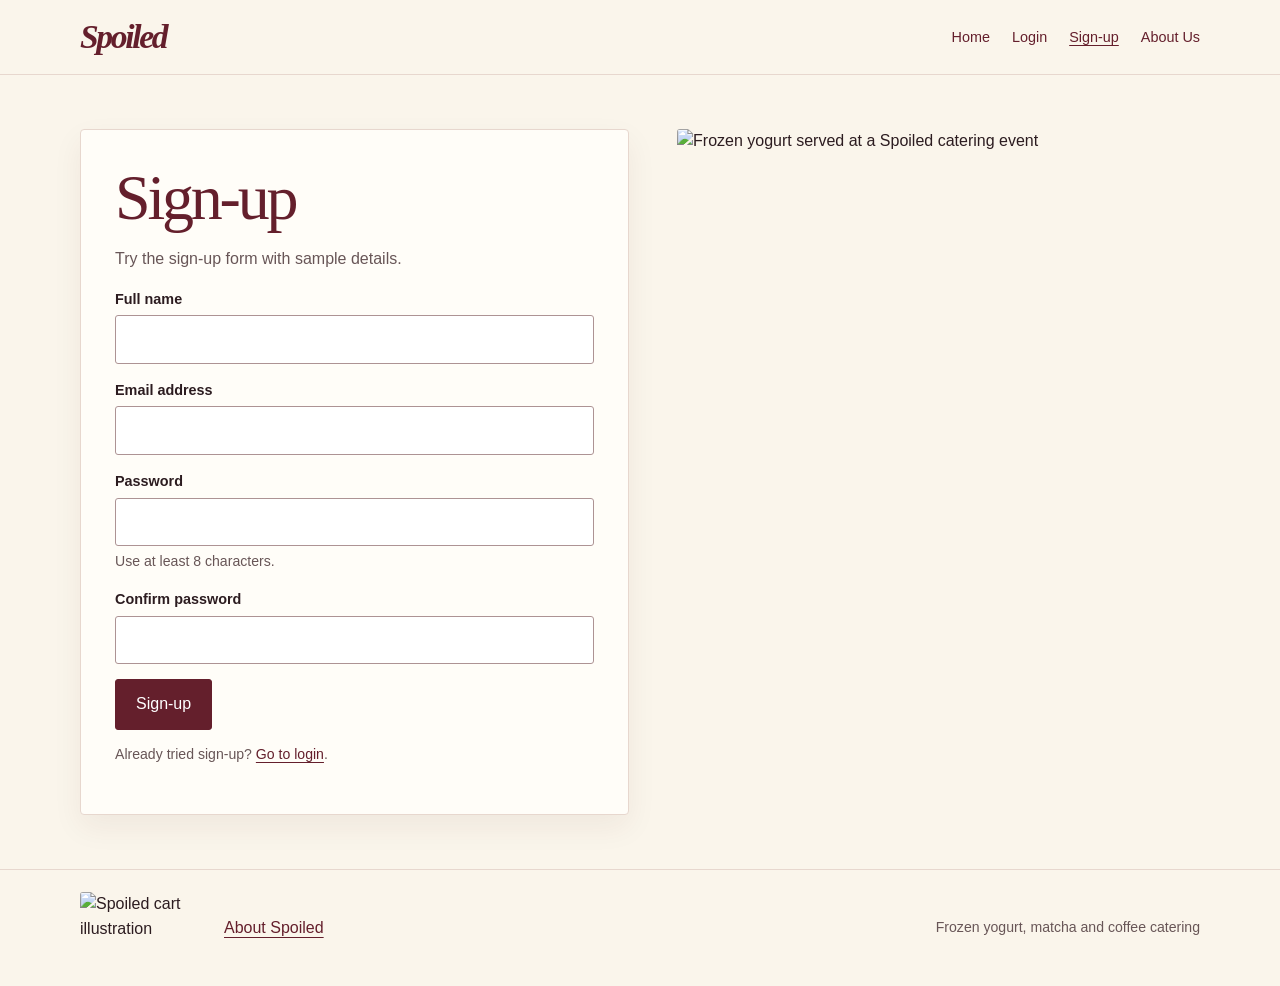
==== signup.html @ 935728a0 "Add files via upload" ====
<!doctype html>
<html lang="en">
<head>
  <meta charset="utf-8">
  <meta name="viewport" content="width=device-width, initial-scale=1">
  <title>Sign-up | Spoiled Catering</title>
  <link rel="stylesheet" href="styles.css">
  <script src="app.js" defer></script>
  <style>.account-title { font-size: clamp(2.6rem, 5vw, 4rem); }</style>
</head>
<body>
  <header class="site-header">
    <div class="wrap header-row">
      <a class="wordmark" href="index.html">Spoiled</a>
      <nav class="menu" aria-label="Main menu">
        <a href="index.html">Home</a>
        <a href="login.html">Login</a>
        <a href="signup.html" aria-current="page">Sign-up</a>
        <a href="about.html">About Us</a>
      </nav>
    </div>
  </header>
<main class="wrap account-layout">
  <section class="card" aria-labelledby="account-title">
    <h1 id="account-title" class="account-title">Sign-up</h1>
    <p class="intro">Try the sign-up form with sample details.</p>
    <form id="account-form" method="post" novalidate>
      <div class="field"><label for="name">Full name</label>
        <input id="name" name="fullName" autocomplete="name" required></div>
      <div class="field"><label for="email">Email address</label>
        <input id="email" name="email" type="email" autocomplete="email" required></div>
      <div class="field"><label for="password">Password</label>
        <input id="password" name="password" type="password" autocomplete="new-password" minlength="8" aria-describedby="password-tip" required>
        <small id="password-tip">Use at least 8 characters.</small></div>
      <div class="field"><label for="confirm-password">Confirm password</label>
        <input id="confirm-password" name="confirmPassword" type="password" autocomplete="new-password" required></div>
      <button class="button" type="submit" disabled>Sign-up</button>
      <p class="status" id="account-status" role="status"></p>
      <noscript><p>Enable JavaScript to use this form.</p></noscript>
    </form>
    <p class="note">Already tried sign-up? <a href="login.html">Go to login</a>.</p>
  </section>
  <img class="account-art" src="assets/froyo.webp" alt="Frozen yogurt served at a Spoiled catering event">
</main>
  <footer class="site-footer">
    <div class="wrap footer-row">
      <div class="footer-brand">
        <img src="assets/cart-badge.webp" width="120" height="72" alt="Spoiled cart illustration" usemap="#spoiled-cart">
        <map name="spoiled-cart" id="spoiled-cart">
          <area shape="rect" coords="0,0,119,71" href="about.html" alt="About Spoiled Catering">
        </map>
        <a href="about.html">About Spoiled</a>
      </div>
      <p class="note">Frozen yogurt, matcha and coffee catering</p>
    </div>
  </footer>
</body>
</html>
---- styles.css ----
:root {
  --cream: #faf5eb;
  --paper: #fffdf8;
  --wine: #641f2c;
  --ink: #2c1c20;
  --muted: #685657;
  --line: #e7d7ce;
}
* { box-sizing: border-box; }
html { scroll-behavior: smooth; }
body { margin: 0; background: var(--cream); color: var(--ink); font: 16px/1.55 Arial, sans-serif; }
a { color: var(--wine); text-underline-offset: .23em; }
a:focus-visible, button:focus-visible, input:focus-visible, select:focus-visible, textarea:focus-visible, area:focus-visible {
  outline: 3px solid #96596a;
  outline-offset: 3px;
}
img { max-width: 100%; }
.wrap { width: min(1120px, calc(100% - 48px)); margin-inline: auto; }
.site-header { position: sticky; top: 0; z-index: 10; background: var(--cream); border-bottom: 1px solid var(--line); }
.header-row, .footer-row { display: flex; align-items: center; justify-content: space-between; gap: 18px; padding-block: 18px; }
.wordmark { font: bold italic 2.1rem Georgia, serif; text-decoration: none; letter-spacing: -.07em; }
.menu { display: flex; flex-wrap: wrap; align-items: center; gap: 22px; }
.menu a { font-size: .9rem; text-decoration: none; }
.menu a[aria-current="page"], .menu a:hover { text-decoration: underline; }
main { min-height: 70vh; }
.hero, .account-layout, .booking-grid { display: grid; grid-template-columns: 1.05fr 1fr; gap: 48px; align-items: center; }
.hero { padding-block: 45px 52px; }
.hero-image { width: 100%; height: clamp(340px, 48vw, 540px); object-fit: cover; object-position: center 66%; border-radius: 3px; display: block; }
.hero-caption { color: var(--muted); margin: 8px 0 0; font-size: .85rem; }
figure { margin: 0; }
.eyebrow { margin: 0 0 13px; font-size: .76rem; letter-spacing: .17em; text-transform: uppercase; font-weight: bold; color: var(--wine); }
h1, h2, h3 { margin: 0 0 14px; line-height: 1.05; font-family: Georgia, serif; font-weight: normal; }
h1 { font-size: clamp(3rem, 6vw, 5.1rem); letter-spacing: -.05em; color: var(--wine); }
h2 { font-size: clamp(2rem, 4vw, 3.2rem); letter-spacing: -.04em; }
h3 { font-size: 1.65rem; }
.intro { color: var(--muted); max-width: 52ch; }
.button { display: inline-block; padding: 12px 20px; border-radius: 3px; border: 1px solid var(--wine); background: var(--wine); color: white; font: inherit; text-decoration: none; cursor: pointer; }
.button:hover { background: #45141e; }
.button.secondary { background: transparent; color: var(--wine); }
.button.secondary:hover { background: #f2e5e0; }
.actions { display: flex; flex-wrap: wrap; align-items: center; gap: 12px; margin-top: 22px; }
.section { padding-block: 48px; border-top: 1px solid var(--line); scroll-margin-top: 105px; }
.table-wrap { overflow-x: auto; }
table { width: 100%; border-collapse: collapse; background: var(--paper); text-align: left; }
caption { text-align: left; color: var(--muted); padding-bottom: 8px; }
th, td { border-bottom: 1px solid var(--line); padding: 14px 16px; }
thead { background: var(--wine); color: white; }
.card { border: 1px solid var(--line); padding: clamp(18px, 3.5vw, 34px); background: var(--paper); box-shadow: 0 12px 30px #541c2510; border-radius: 4px; }
.booking-grid { align-items: start; gap: 26px; }
.field { display: grid; gap: 5px; margin: 0 0 15px; }
.field label { font-size: .9rem; font-weight: bold; }
.field input, .field select { min-width: 0; width: 100%; padding: 11px; border: 1px solid #ad9394; border-radius: 3px; background: white; color: var(--ink); font: inherit; }
.field-pair { display: grid; grid-template-columns: 1fr 1fr; gap: 12px; }
.field [aria-invalid="true"] { border: 2px solid #a22637; }
small, .note { color: var(--muted); font-size: .88rem; }
fieldset { margin: 0; padding: 12px 14px; border: 1px solid var(--line); }
legend { font-weight: bold; font-size: .9rem; }
.check { display: block; margin: 5px 0; }
input[type="checkbox"] { accent-color: var(--wine); }
.preview-image { width: 100%; height: 220px; object-fit: cover; object-position: center 65%; border-radius: 3px; }
.preview-image.cart-image { object-fit: contain; background: var(--wine); }
.summary { margin: 16px 0; }
.summary div { display: flex; justify-content: space-between; gap: 12px; padding: 7px 0; border-bottom: 1px solid var(--line); }
.summary dd { margin: 0; text-align: right; overflow-wrap: anywhere; }
.status { margin-top: 15px; padding: 10px 14px; border-left: 3px solid #53745a; background: #edf2e8; }
.status.error { border-color: #a22637; background: #faecea; }
.status:empty { display: none; }
.account-layout { padding-block: 54px; align-items: start; }
.account-art { width: 100%; max-height: 490px; object-fit: cover; object-position: center 68%; border-radius: 3px; }
.site-footer { border-top: 1px solid var(--line); }
.footer-row { min-height: 116px; }
.footer-brand { display: flex; align-items: center; gap: 12px; }
.footer-brand img { display: block; max-width: none; border-radius: 3px; }
.footer-row p { margin: 0; }
[hidden] { display: none !important; }
@media (max-width: 720px) {
  .wrap { width: calc(100% - 32px); }
  .header-row, .footer-row { flex-wrap: wrap; }
  .menu { gap: 16px; }
  .hero, .account-layout, .booking-grid { grid-template-columns: 1fr; gap: 26px; }
  .hero { padding-block: 34px; }
  .hero-image { height: 365px; }
  th, td { padding: 10px; }
}
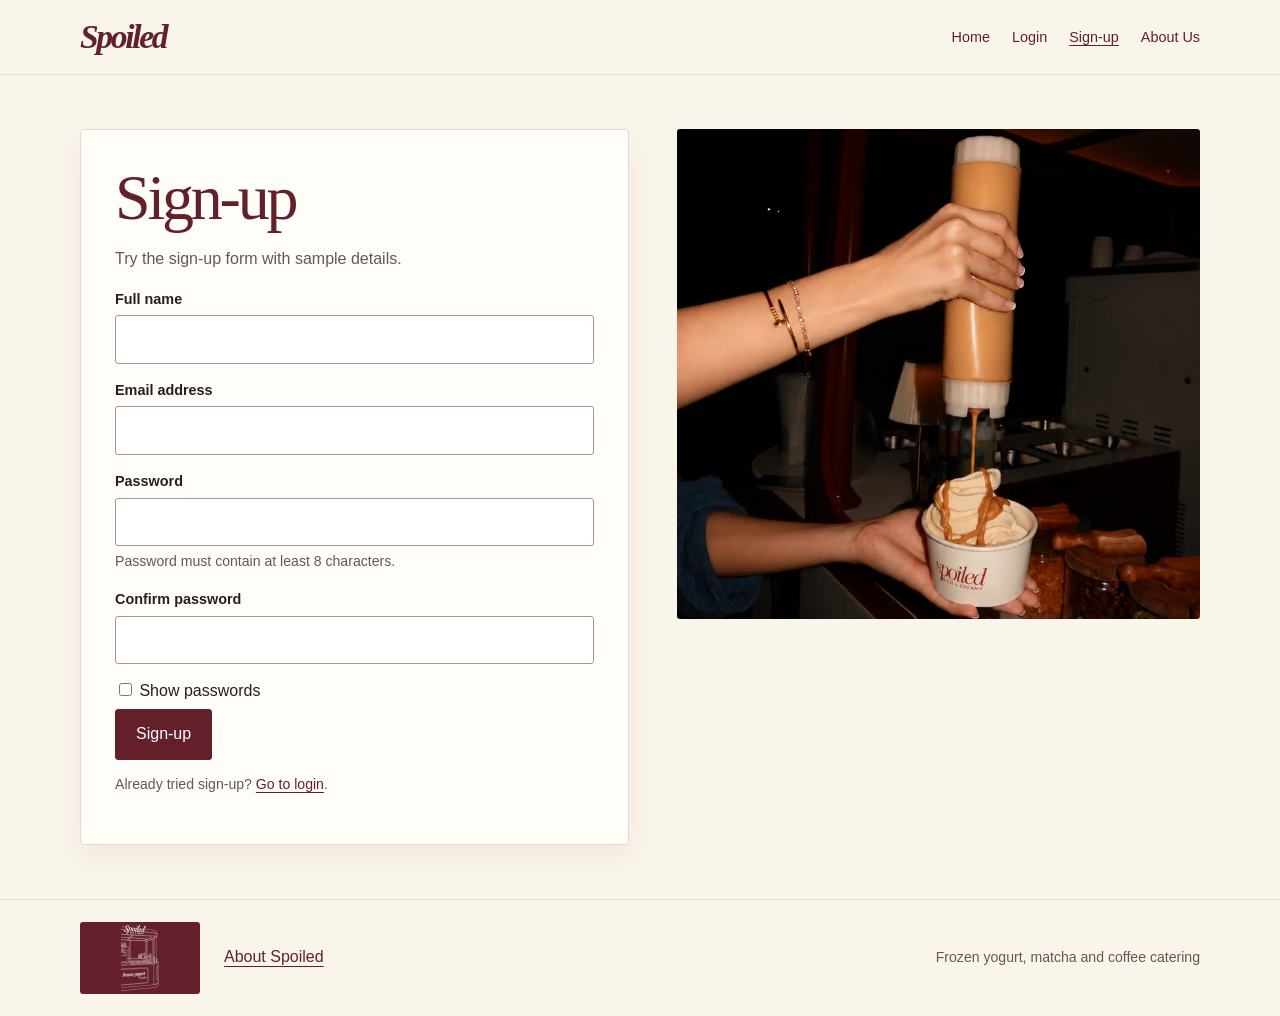
==== commit d7dd4b83: "Update signup.html" ====
--- a/signup.html
+++ b/signup.html
@@ -29,11 +29,25 @@
         <input id="name" name="fullName" autocomplete="name" required></div>
       <div class="field"><label for="email">Email address</label>
         <input id="email" name="email" type="email" autocomplete="email" required></div>
-      <div class="field"><label for="password">Password</label>
-        <input id="password" name="password" type="password" autocomplete="new-password" minlength="8" aria-describedby="password-tip" required>
-        <small id="password-tip">Use at least 8 characters.</small></div>
-      <div class="field"><label for="confirm-password">Confirm password</label>
-        <input id="confirm-password" name="confirmPassword" type="password" autocomplete="new-password" required></div>
+<div class="field">
+  <label for="password">Password</label>
+  <input id="password" name="password" type="password"
+         autocomplete="new-password" minlength="8"
+         aria-describedby="password-tip" required>
+
+  <small id="password-tip">
+    Password must contain at least 8 characters.
+  </small>
+</div>
+<div class="field">
+  <label for="confirm-password">Confirm password</label>
+  <input id="confirm-password" name="confirmPassword"
+         type="password" autocomplete="new-password" required>
+</div>
+<label class="check">
+  <input type="checkbox" id="show-password">
+  Show passwords
+</label>
       <button class="button" type="submit" disabled>Sign-up</button>
       <p class="status" id="account-status" role="status"></p>
       <noscript><p>Enable JavaScript to use this form.</p></noscript>
--- a/styles.css
+++ b/styles.css
@@ -82,3 +82,29 @@
   .hero-image { height: 365px; }
   th, td { padding: 10px; }
 }
+
+/* How Booking Works - About Us Page */
+.booking-steps {
+  padding-top: 40px;
+  padding-bottom: 50px;
+  border-top: 1px solid var(--line);
+}
+
+.booking-steps h2 {
+  color: var(--wine);
+  margin-bottom: 20px;
+}
+
+.booking-steps p {
+  color: var(--muted);
+  margin-bottom: 20px;
+}
+
+.booking-steps ol {
+  padding-left: 25px;
+  line-height: 1.8;
+}
+
+.booking-steps li {
+  margin-bottom: 12px;
+}
